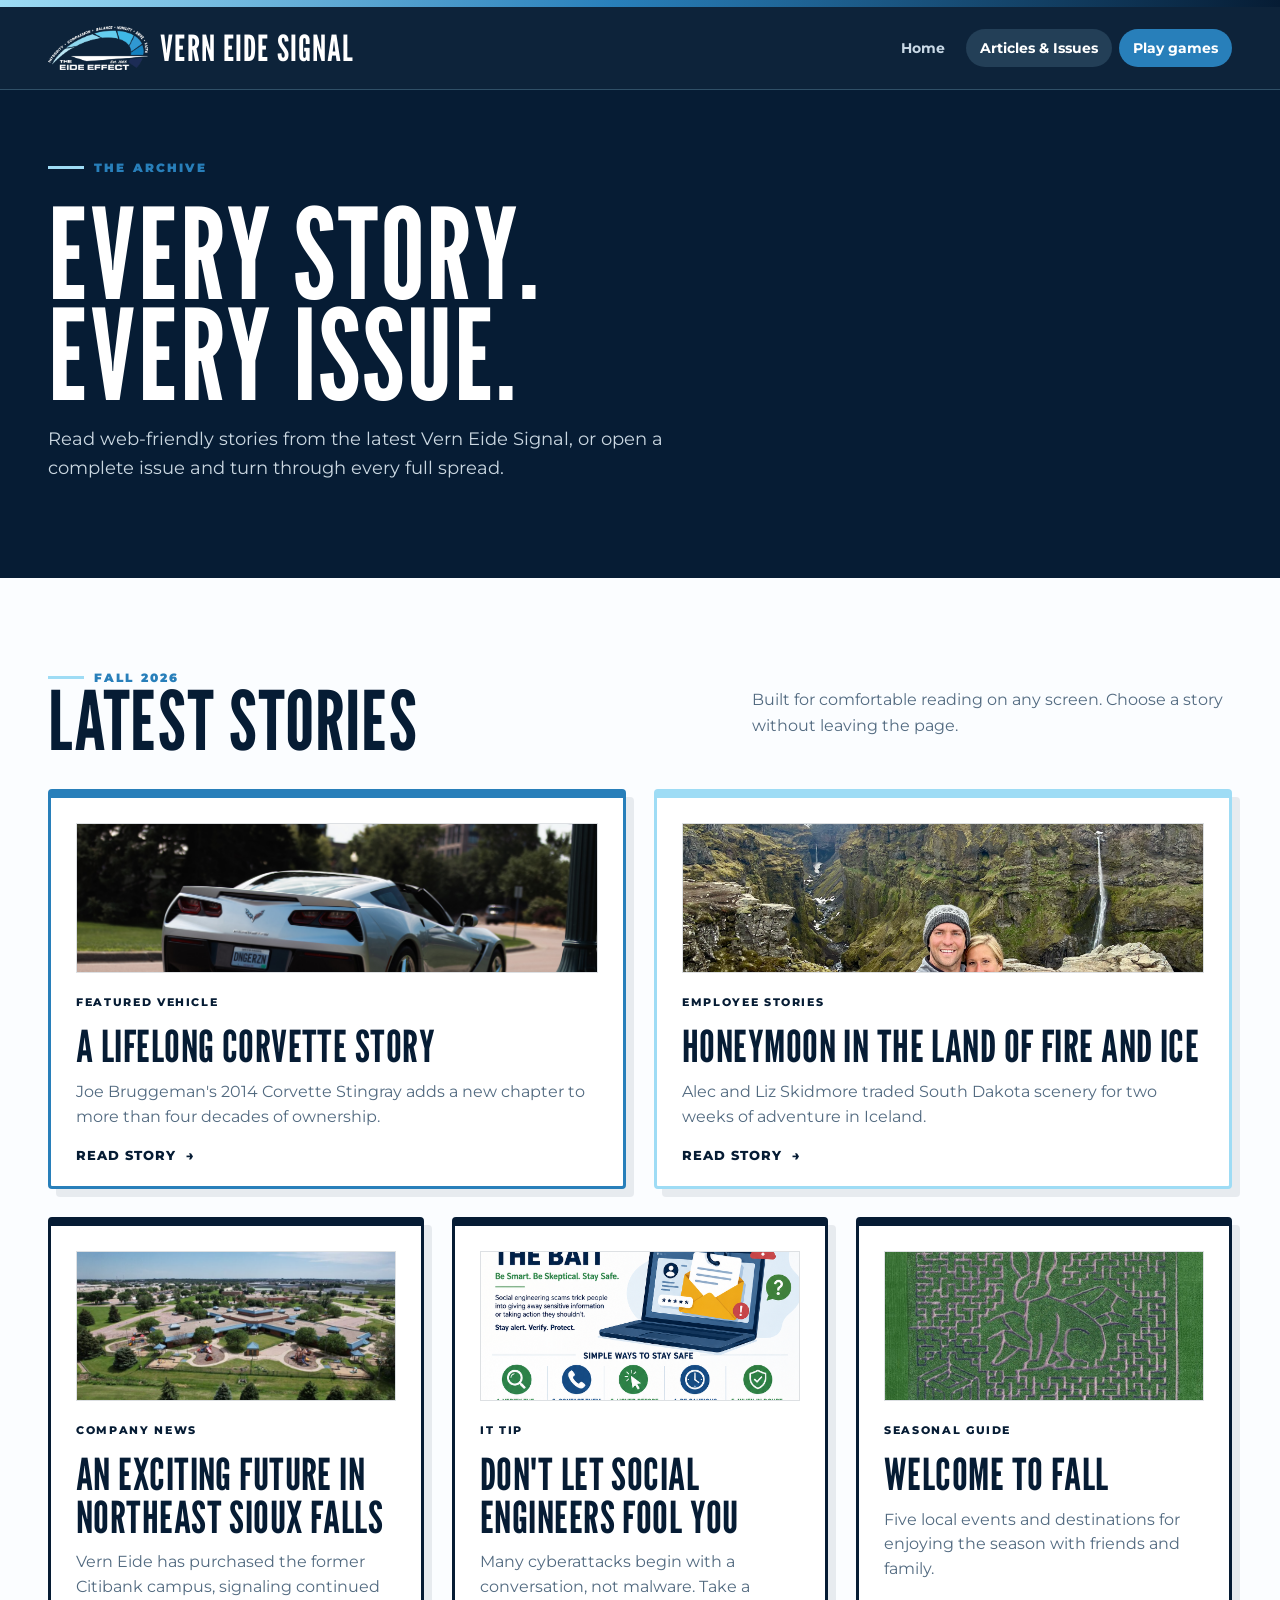
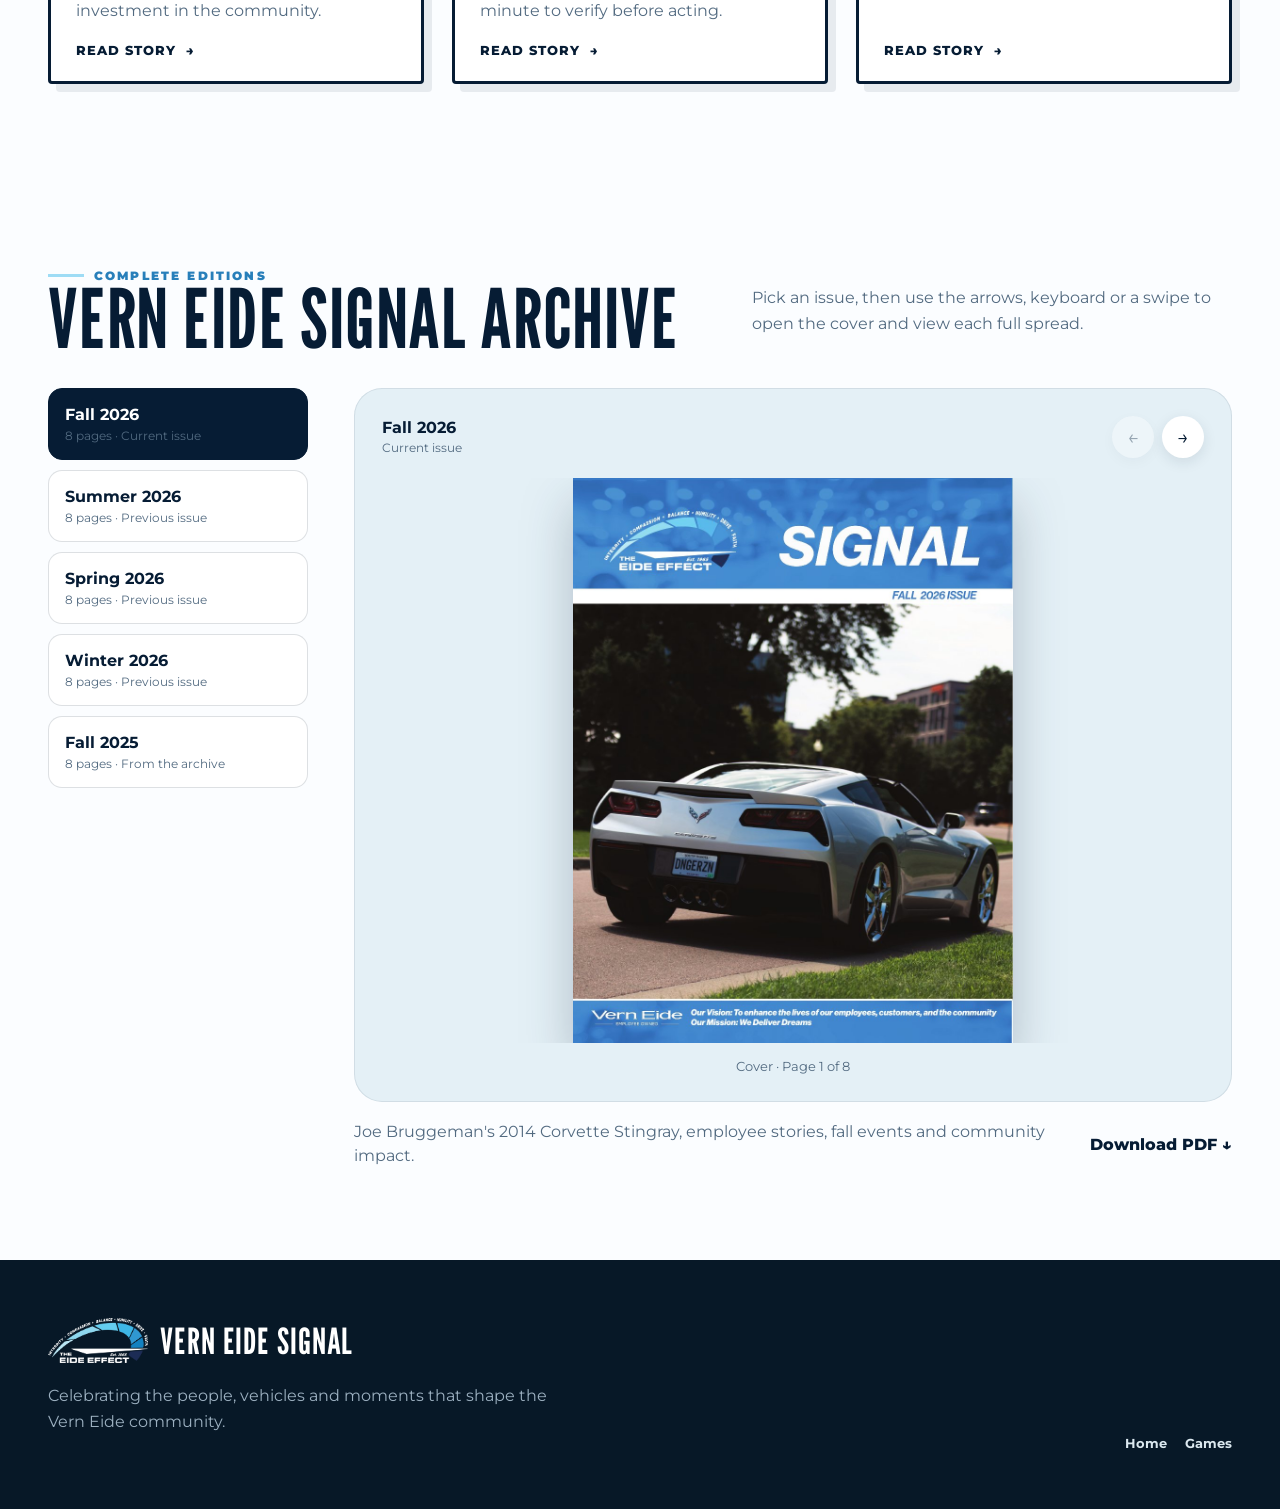
==== articles/index.html @ 904ed946 "Use clean folder-based page URLs" ====
<!doctype html><html lang="en"><head><meta charset="utf-8"><meta name="viewport" content="width=device-width,initial-scale=1"><base href="../"><meta name="description" content="Read stories and browse previous issues of Vern Eide Signal."><title>Articles &amp; Issues | Vern Eide Signal</title><link rel="stylesheet" href="css/site.css"></head>
<body><div class="site-shell"><div class="topline"></div><header class="site-header"><div class="nav-wrap"><a class="brand" href="./"><img class="brand-logo" src="assets/images/eide-effect-logo.png" alt="The Eide Effect"><span class="brand-word">Vern Eide Signal</span></a><button class="menu-button" aria-label="Open menu" aria-expanded="false">☰</button><nav class="site-nav" aria-label="Primary"><a href="./">Home</a><a href="articles/" aria-current="page">Articles &amp; Issues</a><a href="games/" class="nav-games">Play games</a></nav></div></header>
<main><section class="page-hero"><div class="page-hero-inner"><div class="eyebrow">The archive</div><h1>Every story.<br>Every issue.</h1><p>Read web-friendly stories from the latest Vern Eide Signal, or open a complete issue and turn through every full spread.</p></div></section>
<section class="section"><div class="section-head"><div><div class="eyebrow">Fall 2026</div><h2 class="section-title">Latest stories</h2></div><p class="section-intro">Built for comfortable reading on any screen. Choose a story without leaving the page.</p></div><div class="article-grid" data-article-grid></div></section>
<section class="section" id="reader"><div class="section-head"><div><div class="eyebrow">Complete editions</div><h2 class="section-title">Vern Eide Signal archive</h2></div><p class="section-intro">Pick an issue, then use the arrows, keyboard or a swipe to open the cover and view each full spread.</p></div><div class="archive-layout"><aside class="issue-list" id="issueList" aria-label="Select an issue"></aside><div><div class="reader"><div class="reader-top"><div class="reader-title"><strong id="readerTitle"></strong><span id="readerSubtitle"></span></div><div class="reader-actions"><button id="prevPage" aria-label="Previous spread">←</button><button id="nextPage" aria-label="Next spread">→</button></div></div><div class="book-stage"><div class="book cover" id="book"><img class="book-page book-page-left" id="readerPageLeft" alt=""><img class="book-page book-page-right" id="readerPageRight" alt=""></div></div><div class="page-count" id="pageCount"></div></div><div class="issue-note"><p id="issueNote"></p><a class="download-link" id="issueDownload" download>Download PDF ↓</a></div></div></div></section></main>
<footer class="site-footer"><div class="footer-inner"><div><a class="brand" href="./"><img class="brand-logo" src="assets/images/eide-effect-logo.png" alt="The Eide Effect"><span class="brand-word">Vern Eide Signal</span></a><p>Celebrating the people, vehicles and moments that shape the Vern Eide community.</p></div><div class="footer-links"><a href="./">Home</a><a href="games/">Games</a></div></div></footer></div>
<div class="article-modal" id="articleModal" aria-hidden="true"><div class="modal-scrim" data-close-modal></div><article class="article-sheet" role="dialog" aria-modal="true" aria-labelledby="articleTitle"><button class="modal-close" data-close-modal aria-label="Close article">×</button><div id="articleContent"></div></article></div><script src="js/content.js"></script><script src="js/site.js"></script><script src="js/reader.js"></script></body></html>
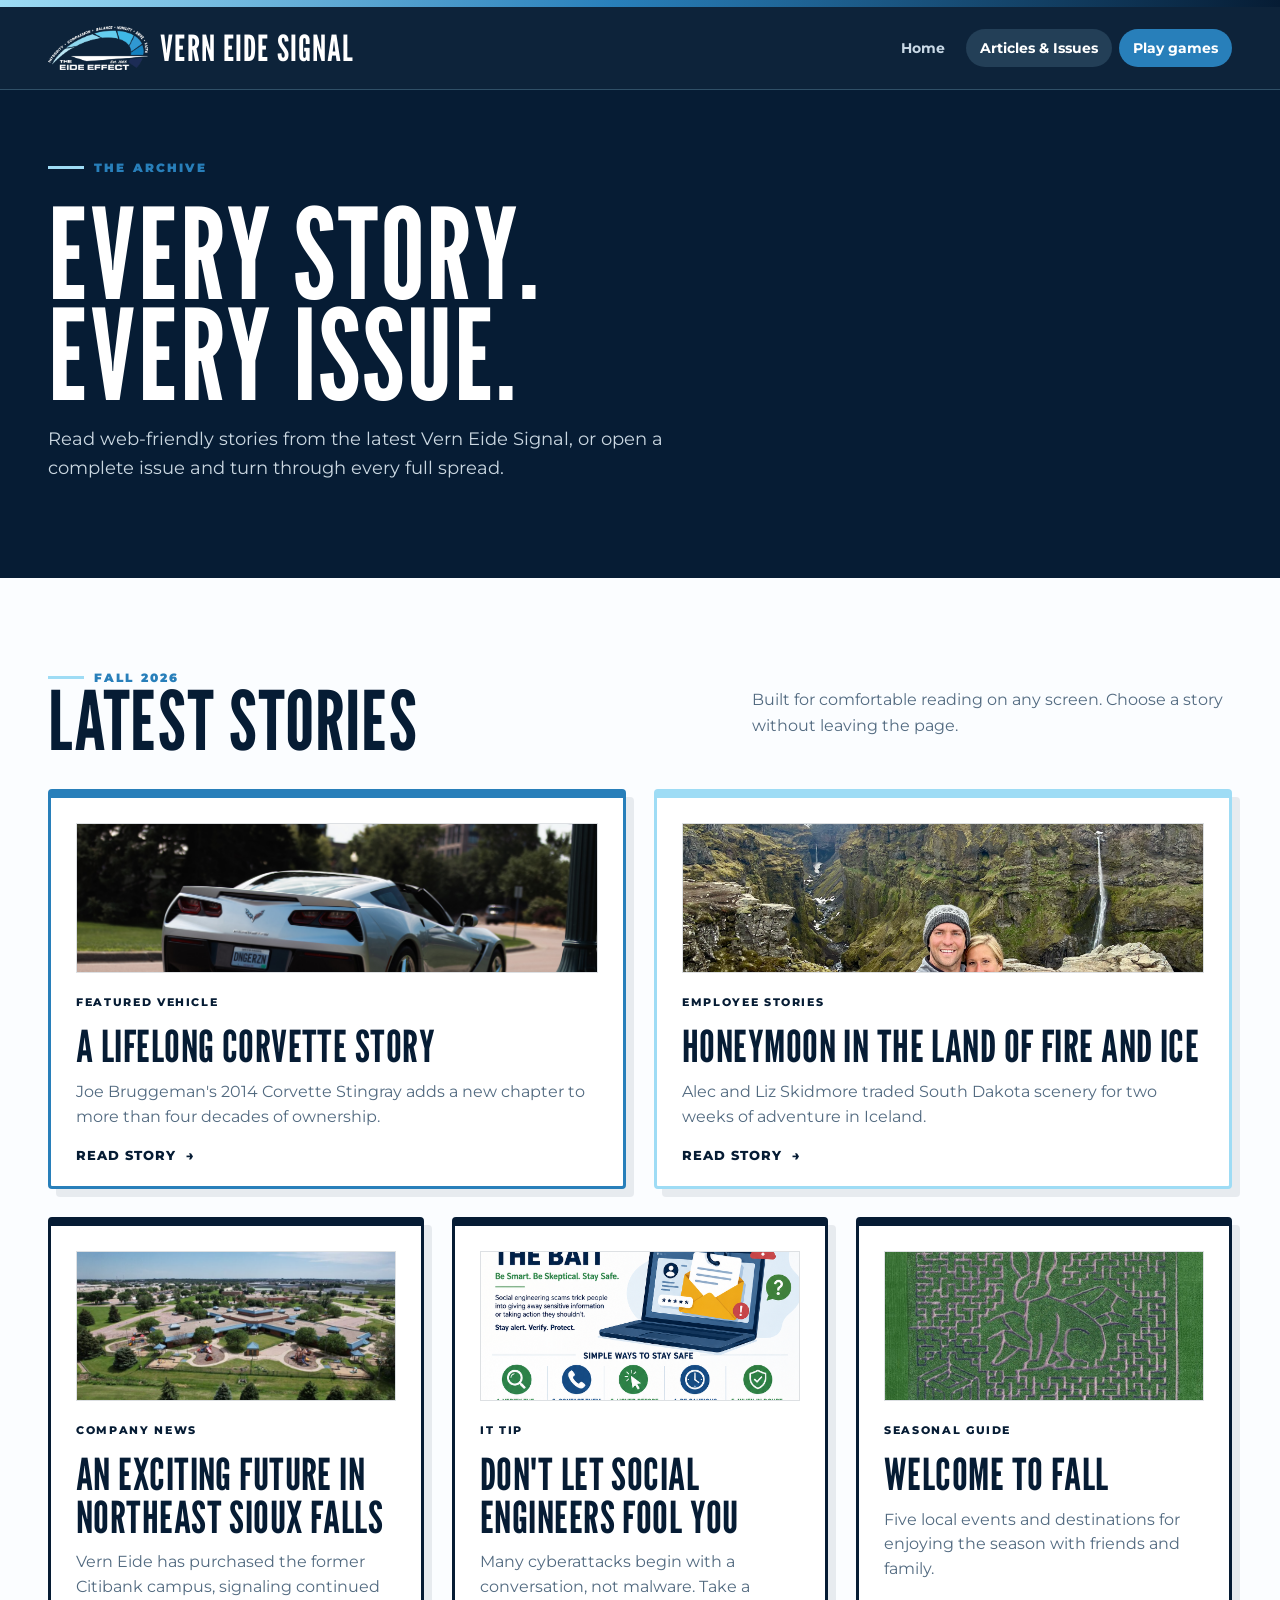
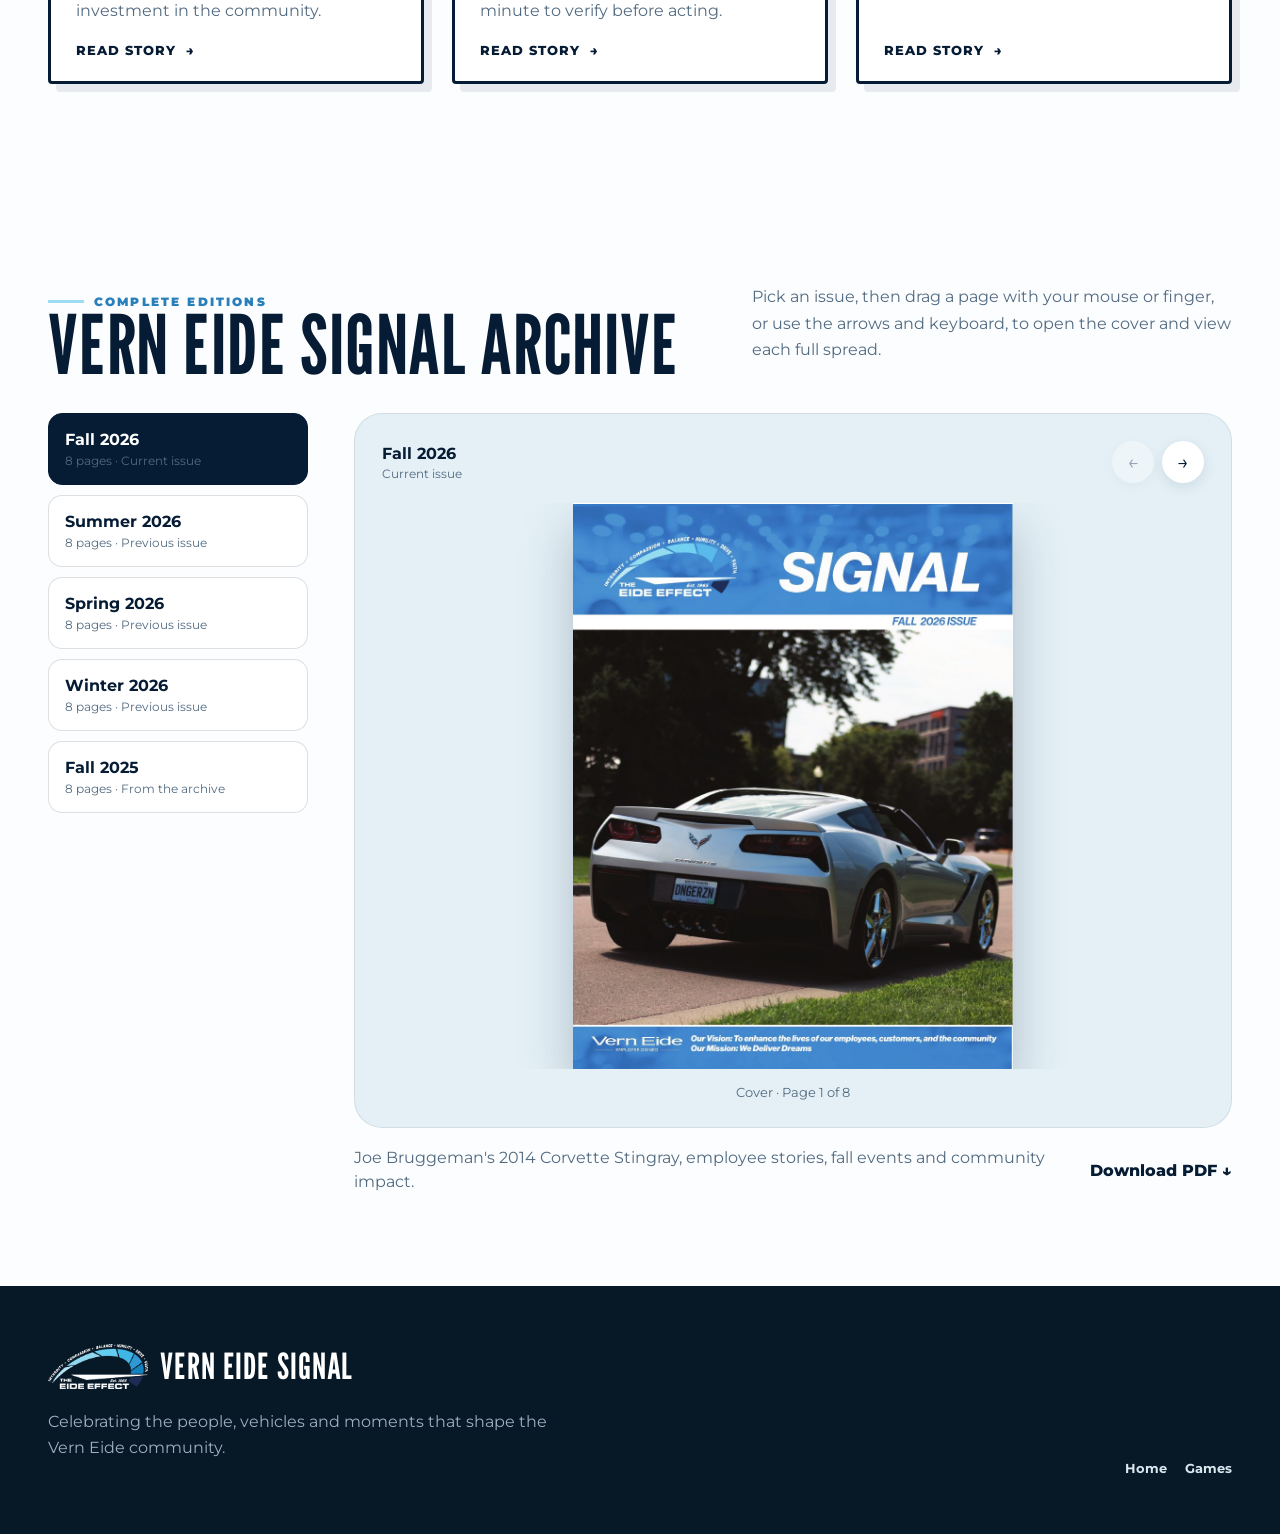
==== commit b190ceba: "Enhance issue reader and restore game interactions" ====
--- a/articles/index.html
+++ b/articles/index.html
@@ -2,6 +2,6 @@
 <body><div class="site-shell"><div class="topline"></div><header class="site-header"><div class="nav-wrap"><a class="brand" href="./"><img class="brand-logo" src="assets/images/eide-effect-logo.png" alt="The Eide Effect"><span class="brand-word">Vern Eide Signal</span></a><button class="menu-button" aria-label="Open menu" aria-expanded="false">☰</button><nav class="site-nav" aria-label="Primary"><a href="./">Home</a><a href="articles/" aria-current="page">Articles &amp; Issues</a><a href="games/" class="nav-games">Play games</a></nav></div></header>
 <main><section class="page-hero"><div class="page-hero-inner"><div class="eyebrow">The archive</div><h1>Every story.<br>Every issue.</h1><p>Read web-friendly stories from the latest Vern Eide Signal, or open a complete issue and turn through every full spread.</p></div></section>
 <section class="section"><div class="section-head"><div><div class="eyebrow">Fall 2026</div><h2 class="section-title">Latest stories</h2></div><p class="section-intro">Built for comfortable reading on any screen. Choose a story without leaving the page.</p></div><div class="article-grid" data-article-grid></div></section>
-<section class="section" id="reader"><div class="section-head"><div><div class="eyebrow">Complete editions</div><h2 class="section-title">Vern Eide Signal archive</h2></div><p class="section-intro">Pick an issue, then use the arrows, keyboard or a swipe to open the cover and view each full spread.</p></div><div class="archive-layout"><aside class="issue-list" id="issueList" aria-label="Select an issue"></aside><div><div class="reader"><div class="reader-top"><div class="reader-title"><strong id="readerTitle"></strong><span id="readerSubtitle"></span></div><div class="reader-actions"><button id="prevPage" aria-label="Previous spread">←</button><button id="nextPage" aria-label="Next spread">→</button></div></div><div class="book-stage"><div class="book cover" id="book"><img class="book-page book-page-left" id="readerPageLeft" alt=""><img class="book-page book-page-right" id="readerPageRight" alt=""></div></div><div class="page-count" id="pageCount"></div></div><div class="issue-note"><p id="issueNote"></p><a class="download-link" id="issueDownload" download>Download PDF ↓</a></div></div></div></section></main>
+<section class="section" id="reader"><div class="section-head"><div><div class="eyebrow">Complete editions</div><h2 class="section-title">Vern Eide Signal archive</h2></div><p class="section-intro">Pick an issue, then drag a page with your mouse or finger, or use the arrows and keyboard, to open the cover and view each full spread.</p></div><div class="archive-layout"><aside class="issue-list" id="issueList" aria-label="Select an issue"></aside><div><div class="reader"><div class="reader-top"><div class="reader-title"><strong id="readerTitle"></strong><span id="readerSubtitle"></span></div><div class="reader-actions"><button id="prevPage" aria-label="Previous spread">←</button><button id="nextPage" aria-label="Next spread">→</button></div></div><div class="book-stage"><div class="book cover" id="book" role="group" aria-label="Interactive issue reader. Drag left or right to turn pages."><img class="book-page book-page-left" id="readerPageLeft" alt=""><img class="book-page book-page-right" id="readerPageRight" alt=""></div></div><div class="page-count" id="pageCount"></div></div><div class="issue-note"><p id="issueNote"></p><a class="download-link" id="issueDownload" download>Download PDF ↓</a></div></div></div></section></main>
 <footer class="site-footer"><div class="footer-inner"><div><a class="brand" href="./"><img class="brand-logo" src="assets/images/eide-effect-logo.png" alt="The Eide Effect"><span class="brand-word">Vern Eide Signal</span></a><p>Celebrating the people, vehicles and moments that shape the Vern Eide community.</p></div><div class="footer-links"><a href="./">Home</a><a href="games/">Games</a></div></div></footer></div>
 <div class="article-modal" id="articleModal" aria-hidden="true"><div class="modal-scrim" data-close-modal></div><article class="article-sheet" role="dialog" aria-modal="true" aria-labelledby="articleTitle"><button class="modal-close" data-close-modal aria-label="Close article">×</button><div id="articleContent"></div></article></div><script src="js/content.js"></script><script src="js/site.js"></script><script src="js/reader.js"></script></body></html>
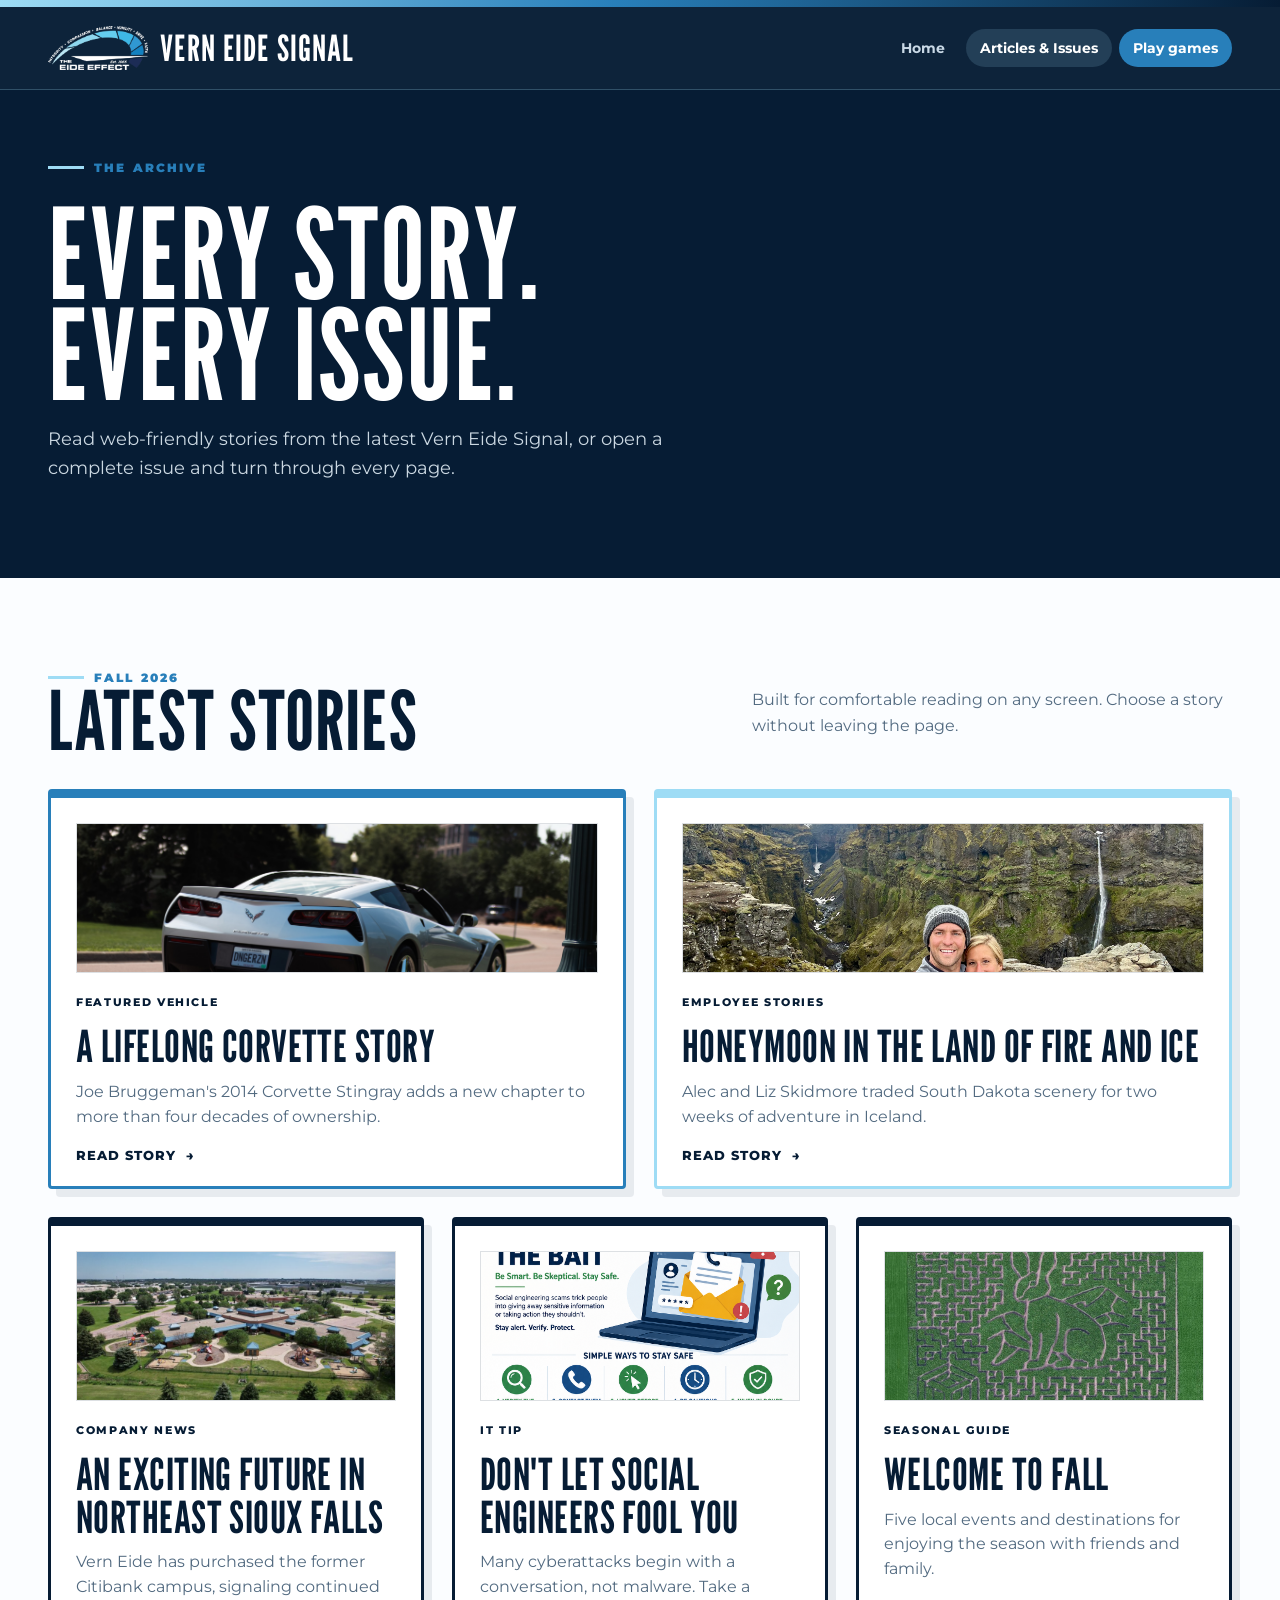
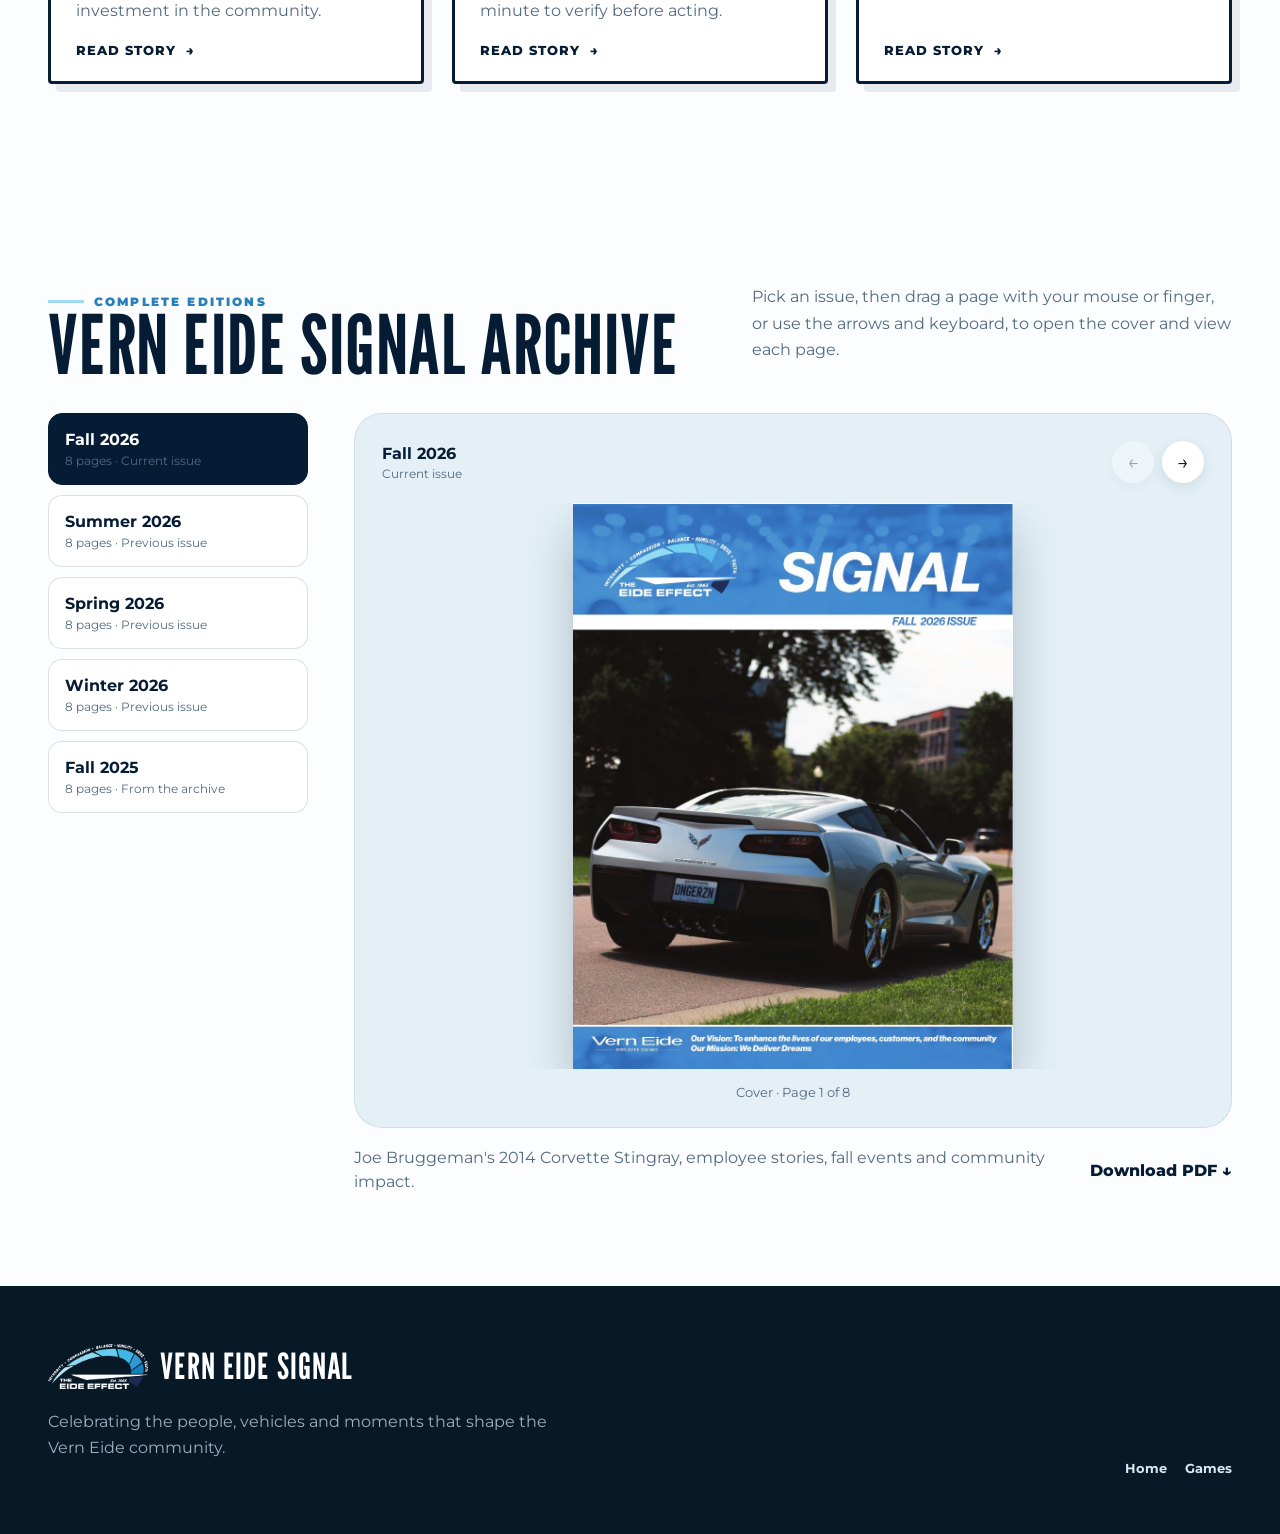
==== commit 525f0e47: "Improve mobile layouts and game experience" ====
--- a/articles/index.html
+++ b/articles/index.html
@@ -1,7 +1,7 @@
 <!doctype html><html lang="en"><head><meta charset="utf-8"><meta name="viewport" content="width=device-width,initial-scale=1"><base href="../"><meta name="description" content="Read stories and browse previous issues of Vern Eide Signal."><title>Articles &amp; Issues | Vern Eide Signal</title><link rel="stylesheet" href="css/site.css"></head>
 <body><div class="site-shell"><div class="topline"></div><header class="site-header"><div class="nav-wrap"><a class="brand" href="./"><img class="brand-logo" src="assets/images/eide-effect-logo.png" alt="The Eide Effect"><span class="brand-word">Vern Eide Signal</span></a><button class="menu-button" aria-label="Open menu" aria-expanded="false">☰</button><nav class="site-nav" aria-label="Primary"><a href="./">Home</a><a href="articles/" aria-current="page">Articles &amp; Issues</a><a href="games/" class="nav-games">Play games</a></nav></div></header>
-<main><section class="page-hero"><div class="page-hero-inner"><div class="eyebrow">The archive</div><h1>Every story.<br>Every issue.</h1><p>Read web-friendly stories from the latest Vern Eide Signal, or open a complete issue and turn through every full spread.</p></div></section>
+<main><section class="page-hero"><div class="page-hero-inner"><div class="eyebrow">The archive</div><h1>Every story.<br>Every issue.</h1><p>Read web-friendly stories from the latest Vern Eide Signal, or open a complete issue and turn through every page.</p></div></section>
 <section class="section"><div class="section-head"><div><div class="eyebrow">Fall 2026</div><h2 class="section-title">Latest stories</h2></div><p class="section-intro">Built for comfortable reading on any screen. Choose a story without leaving the page.</p></div><div class="article-grid" data-article-grid></div></section>
-<section class="section" id="reader"><div class="section-head"><div><div class="eyebrow">Complete editions</div><h2 class="section-title">Vern Eide Signal archive</h2></div><p class="section-intro">Pick an issue, then drag a page with your mouse or finger, or use the arrows and keyboard, to open the cover and view each full spread.</p></div><div class="archive-layout"><aside class="issue-list" id="issueList" aria-label="Select an issue"></aside><div><div class="reader"><div class="reader-top"><div class="reader-title"><strong id="readerTitle"></strong><span id="readerSubtitle"></span></div><div class="reader-actions"><button id="prevPage" aria-label="Previous spread">←</button><button id="nextPage" aria-label="Next spread">→</button></div></div><div class="book-stage"><div class="book cover" id="book" role="group" aria-label="Interactive issue reader. Drag left or right to turn pages."><img class="book-page book-page-left" id="readerPageLeft" alt=""><img class="book-page book-page-right" id="readerPageRight" alt=""></div></div><div class="page-count" id="pageCount"></div></div><div class="issue-note"><p id="issueNote"></p><a class="download-link" id="issueDownload" download>Download PDF ↓</a></div></div></div></section></main>
+<section class="section" id="reader"><div class="section-head"><div><div class="eyebrow">Complete editions</div><h2 class="section-title">Vern Eide Signal archive</h2></div><p class="section-intro">Pick an issue, then drag a page with your mouse or finger, or use the arrows and keyboard, to open the cover and view each page.</p></div><div class="archive-layout"><aside class="issue-list" id="issueList" aria-label="Select an issue"></aside><div><div class="reader"><div class="reader-mobile-tools"><label class="issue-select-wrap" for="issueSelect">Issue<select id="issueSelect" aria-label="Select an issue"></select></label><button id="readerViewToggle" type="button" aria-pressed="false">View full spread</button></div><div class="reader-top"><div class="reader-title"><strong id="readerTitle"></strong><span id="readerSubtitle"></span></div><div class="reader-actions"><button id="prevPage" aria-label="Previous page">←</button><button id="nextPage" aria-label="Next page">→</button></div></div><div class="book-stage"><div class="book cover" id="book" role="group" aria-label="Interactive issue reader. Drag left or right to turn pages."><img class="book-page book-page-left" id="readerPageLeft" alt=""><img class="book-page book-page-right" id="readerPageRight" alt=""></div></div><div class="page-count" id="pageCount"></div></div><div class="issue-note"><p id="issueNote"></p><a class="download-link" id="issueDownload" download>Download PDF ↓</a></div></div></div></section></main>
 <footer class="site-footer"><div class="footer-inner"><div><a class="brand" href="./"><img class="brand-logo" src="assets/images/eide-effect-logo.png" alt="The Eide Effect"><span class="brand-word">Vern Eide Signal</span></a><p>Celebrating the people, vehicles and moments that shape the Vern Eide community.</p></div><div class="footer-links"><a href="./">Home</a><a href="games/">Games</a></div></div></footer></div>
 <div class="article-modal" id="articleModal" aria-hidden="true"><div class="modal-scrim" data-close-modal></div><article class="article-sheet" role="dialog" aria-modal="true" aria-labelledby="articleTitle"><button class="modal-close" data-close-modal aria-label="Close article">×</button><div id="articleContent"></div></article></div><script src="js/content.js"></script><script src="js/site.js"></script><script src="js/reader.js"></script></body></html>
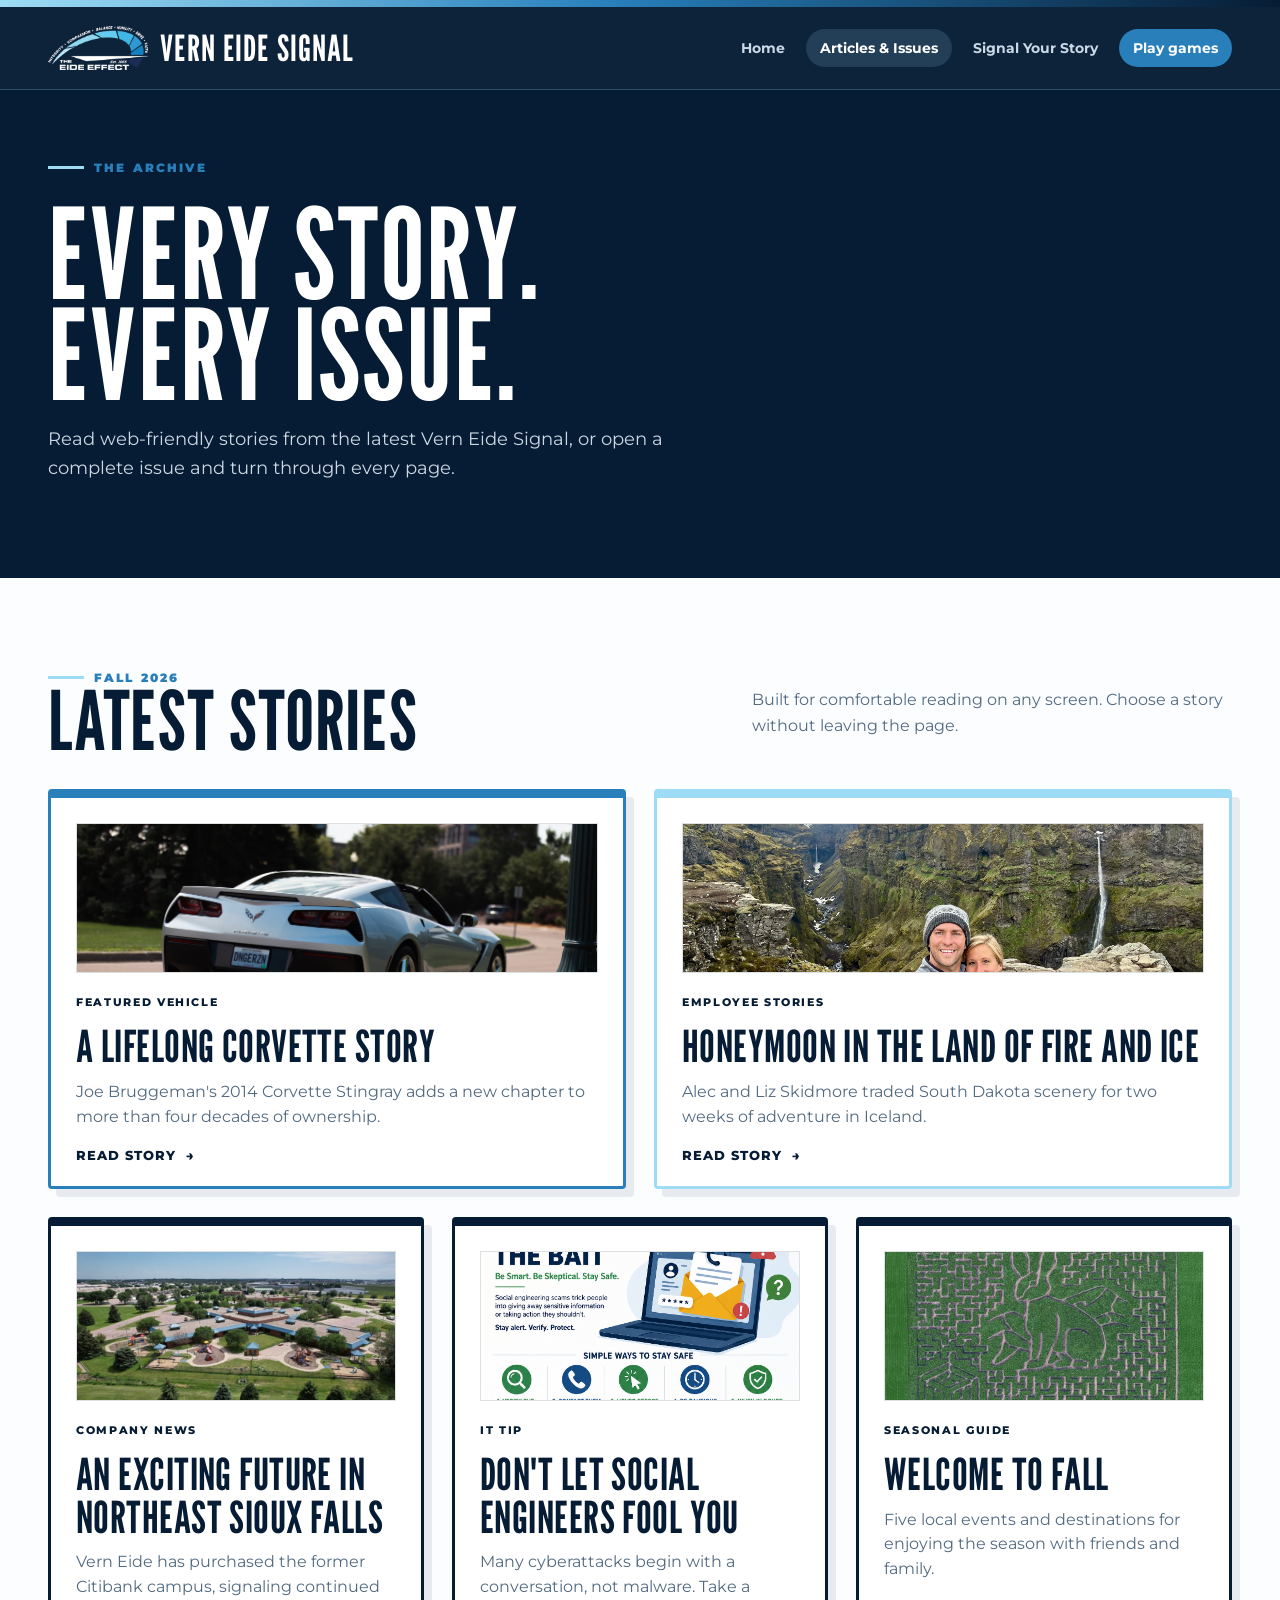
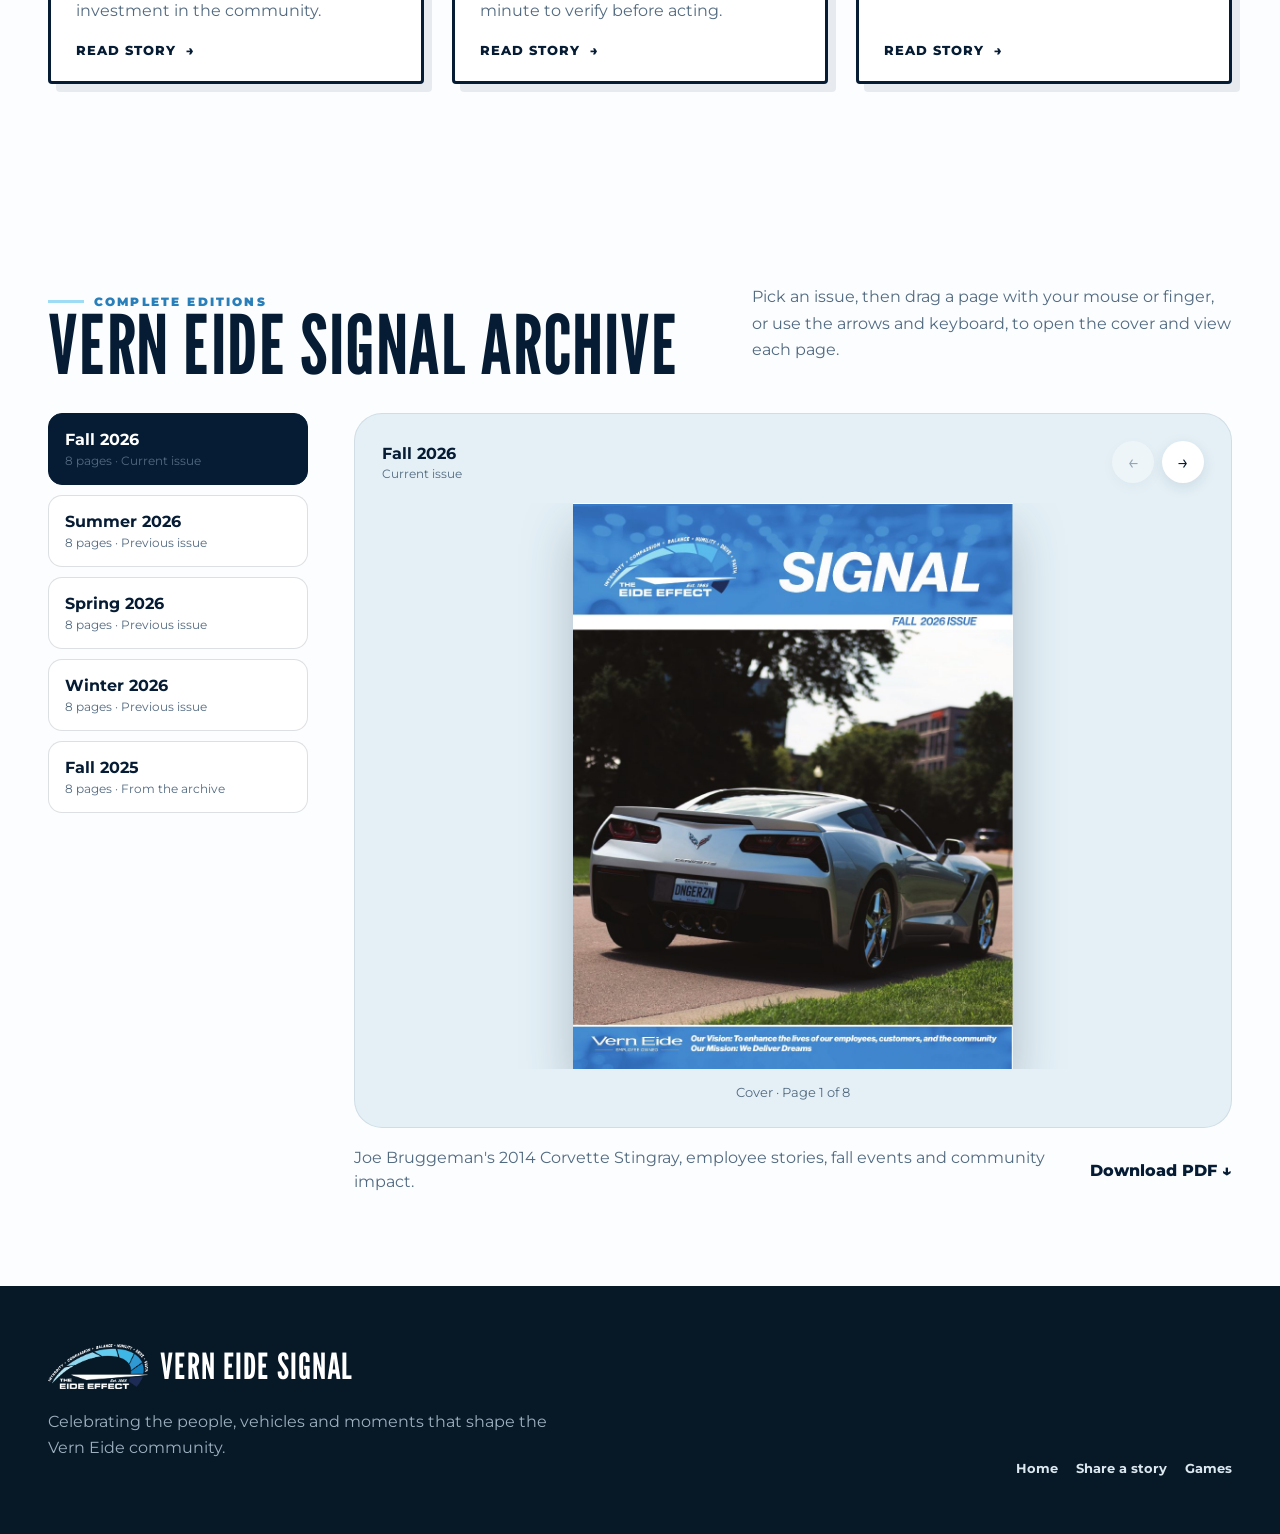
==== commit a2e2936b: "Add Signal Your Story submissions" ====
--- a/articles/index.html
+++ b/articles/index.html
@@ -1,7 +1,7 @@
 <!doctype html><html lang="en"><head><meta charset="utf-8"><meta name="viewport" content="width=device-width,initial-scale=1"><base href="../"><meta name="description" content="Read stories and browse previous issues of Vern Eide Signal."><title>Articles &amp; Issues | Vern Eide Signal</title><link rel="stylesheet" href="css/site.css"></head>
-<body><div class="site-shell"><div class="topline"></div><header class="site-header"><div class="nav-wrap"><a class="brand" href="./"><img class="brand-logo" src="assets/images/eide-effect-logo.png" alt="The Eide Effect"><span class="brand-word">Vern Eide Signal</span></a><button class="menu-button" aria-label="Open menu" aria-expanded="false">☰</button><nav class="site-nav" aria-label="Primary"><a href="./">Home</a><a href="articles/" aria-current="page">Articles &amp; Issues</a><a href="games/" class="nav-games">Play games</a></nav></div></header>
+<body><div class="site-shell"><div class="topline"></div><header class="site-header"><div class="nav-wrap"><a class="brand" href="./"><img class="brand-logo" src="assets/images/eide-effect-logo.png" alt="The Eide Effect"><span class="brand-word">Vern Eide Signal</span></a><button class="menu-button" aria-label="Open menu" aria-expanded="false">☰</button><nav class="site-nav" aria-label="Primary"><a href="./">Home</a><a href="articles/" aria-current="page">Articles &amp; Issues</a><a href="signal-your-story/">Signal Your Story</a><a href="games/" class="nav-games">Play games</a></nav></div></header>
 <main><section class="page-hero"><div class="page-hero-inner"><div class="eyebrow">The archive</div><h1>Every story.<br>Every issue.</h1><p>Read web-friendly stories from the latest Vern Eide Signal, or open a complete issue and turn through every page.</p></div></section>
 <section class="section"><div class="section-head"><div><div class="eyebrow">Fall 2026</div><h2 class="section-title">Latest stories</h2></div><p class="section-intro">Built for comfortable reading on any screen. Choose a story without leaving the page.</p></div><div class="article-grid" data-article-grid></div></section>
 <section class="section" id="reader"><div class="section-head"><div><div class="eyebrow">Complete editions</div><h2 class="section-title">Vern Eide Signal archive</h2></div><p class="section-intro">Pick an issue, then drag a page with your mouse or finger, or use the arrows and keyboard, to open the cover and view each page.</p></div><div class="archive-layout"><aside class="issue-list" id="issueList" aria-label="Select an issue"></aside><div><div class="reader"><div class="reader-mobile-tools"><label class="issue-select-wrap" for="issueSelect">Issue<select id="issueSelect" aria-label="Select an issue"></select></label><button id="readerViewToggle" type="button" aria-pressed="false">View full spread</button></div><div class="reader-top"><div class="reader-title"><strong id="readerTitle"></strong><span id="readerSubtitle"></span></div><div class="reader-actions"><button id="prevPage" aria-label="Previous page">←</button><button id="nextPage" aria-label="Next page">→</button></div></div><div class="book-stage"><div class="book cover" id="book" role="group" aria-label="Interactive issue reader. Drag left or right to turn pages."><img class="book-page book-page-left" id="readerPageLeft" alt=""><img class="book-page book-page-right" id="readerPageRight" alt=""></div></div><div class="page-count" id="pageCount"></div></div><div class="issue-note"><p id="issueNote"></p><a class="download-link" id="issueDownload" download>Download PDF ↓</a></div></div></div></section></main>
-<footer class="site-footer"><div class="footer-inner"><div><a class="brand" href="./"><img class="brand-logo" src="assets/images/eide-effect-logo.png" alt="The Eide Effect"><span class="brand-word">Vern Eide Signal</span></a><p>Celebrating the people, vehicles and moments that shape the Vern Eide community.</p></div><div class="footer-links"><a href="./">Home</a><a href="games/">Games</a></div></div></footer></div>
+<footer class="site-footer"><div class="footer-inner"><div><a class="brand" href="./"><img class="brand-logo" src="assets/images/eide-effect-logo.png" alt="The Eide Effect"><span class="brand-word">Vern Eide Signal</span></a><p>Celebrating the people, vehicles and moments that shape the Vern Eide community.</p></div><div class="footer-links"><a href="./">Home</a><a href="signal-your-story/">Share a story</a><a href="games/">Games</a></div></div></footer></div>
 <div class="article-modal" id="articleModal" aria-hidden="true"><div class="modal-scrim" data-close-modal></div><article class="article-sheet" role="dialog" aria-modal="true" aria-labelledby="articleTitle"><button class="modal-close" data-close-modal aria-label="Close article">×</button><div id="articleContent"></div></article></div><script src="js/content.js"></script><script src="js/site.js"></script><script src="js/reader.js"></script></body></html>
